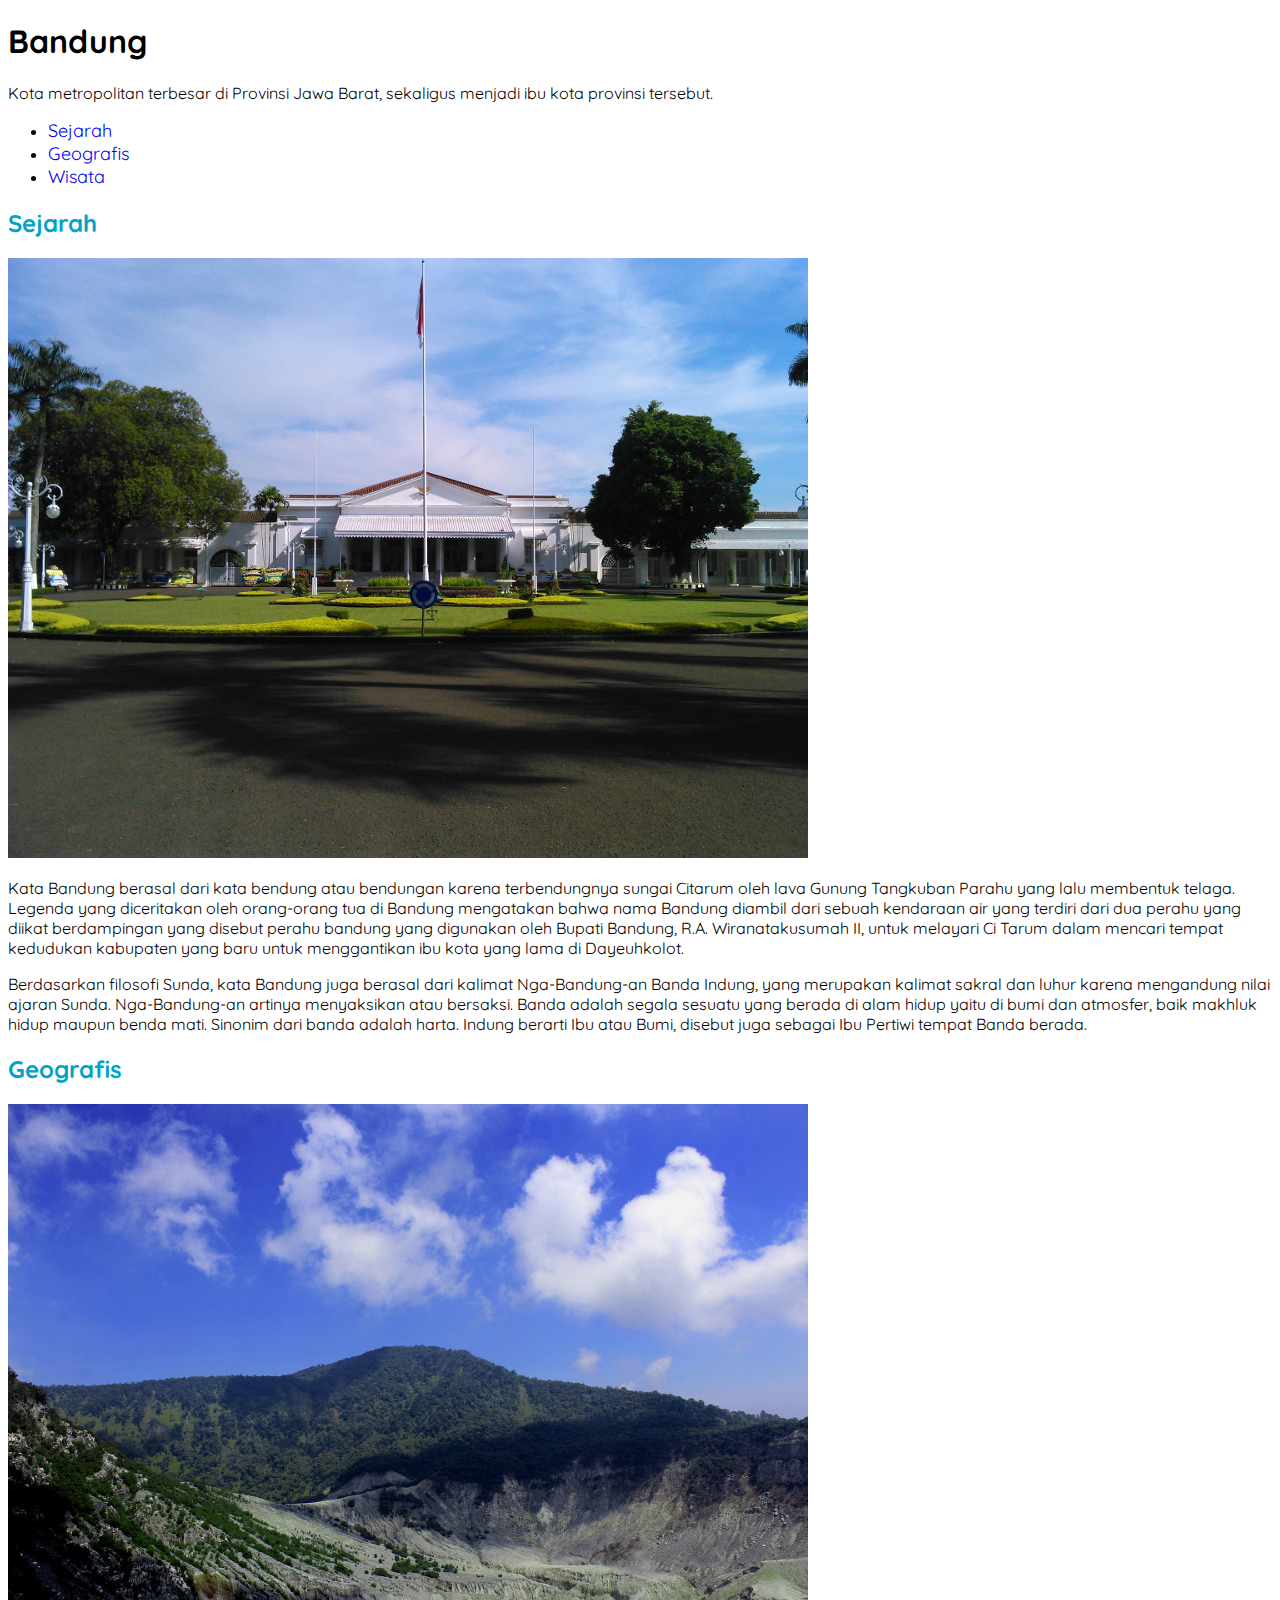
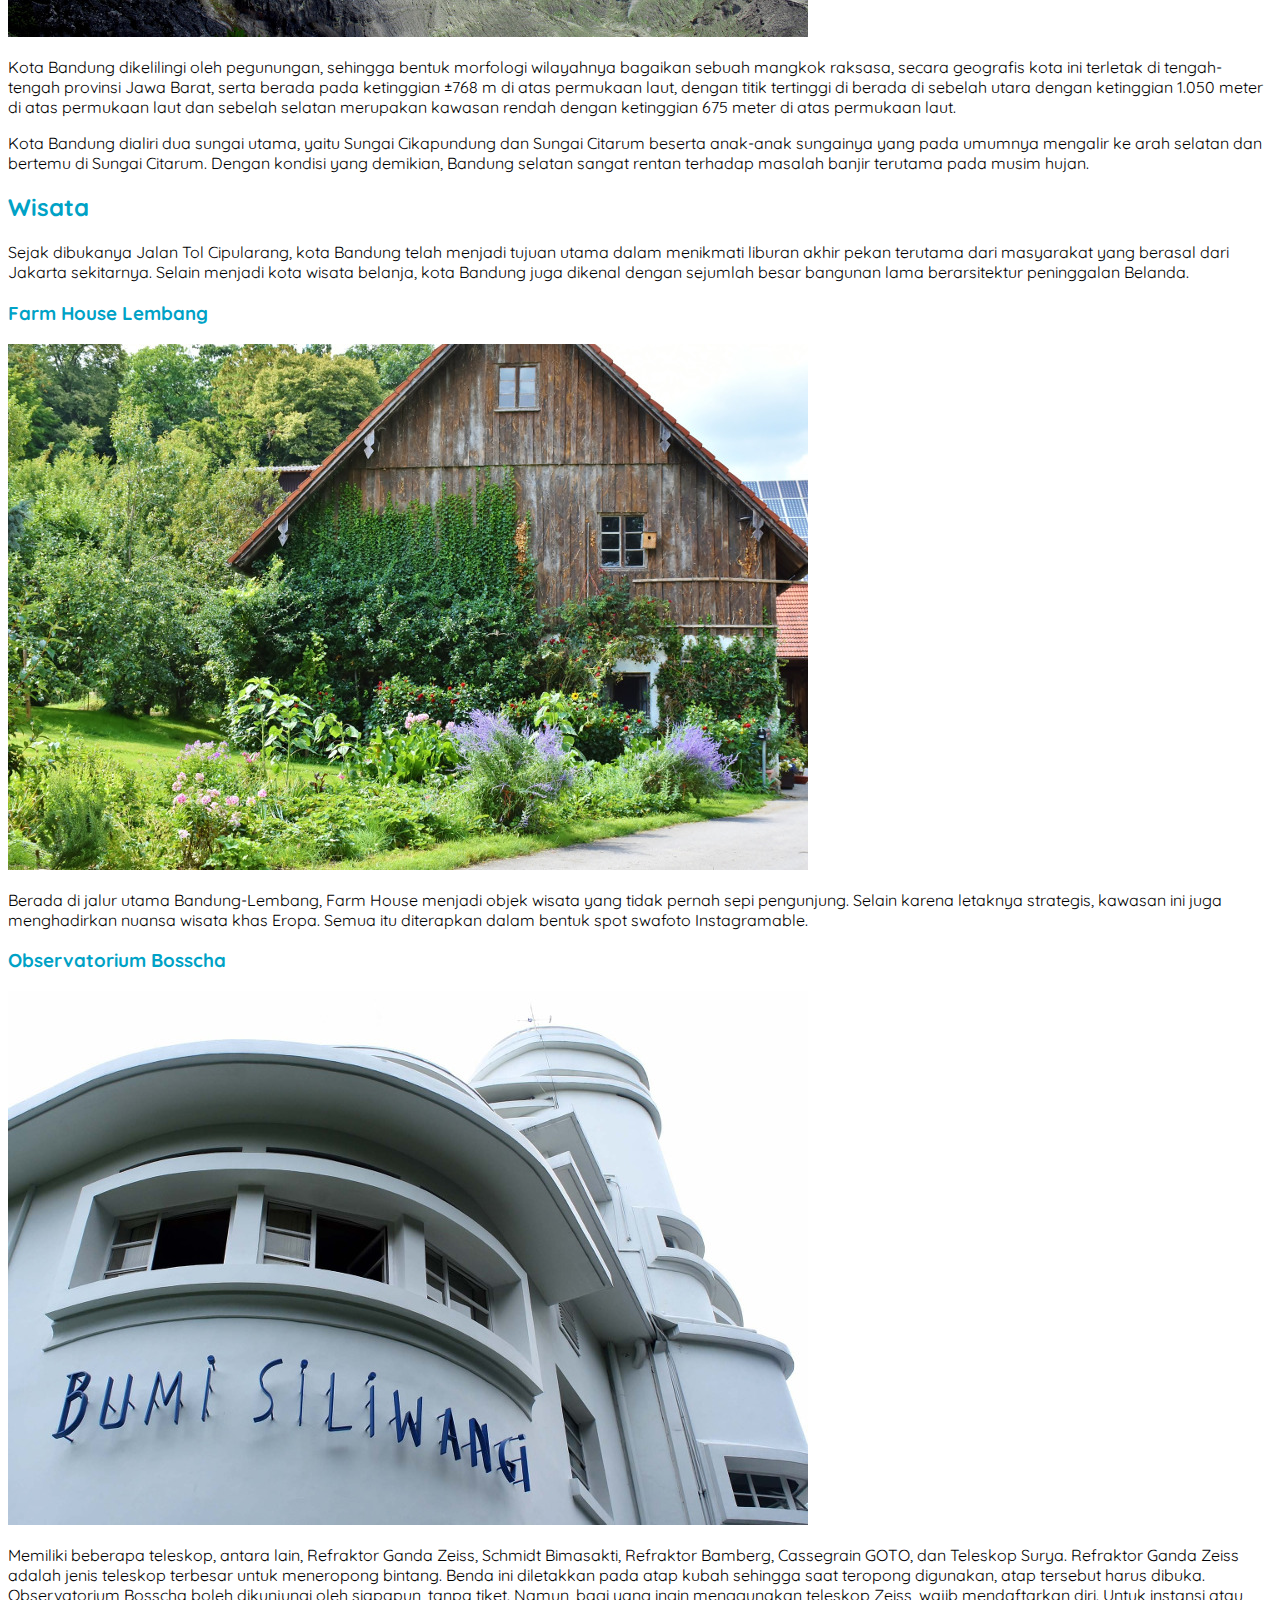
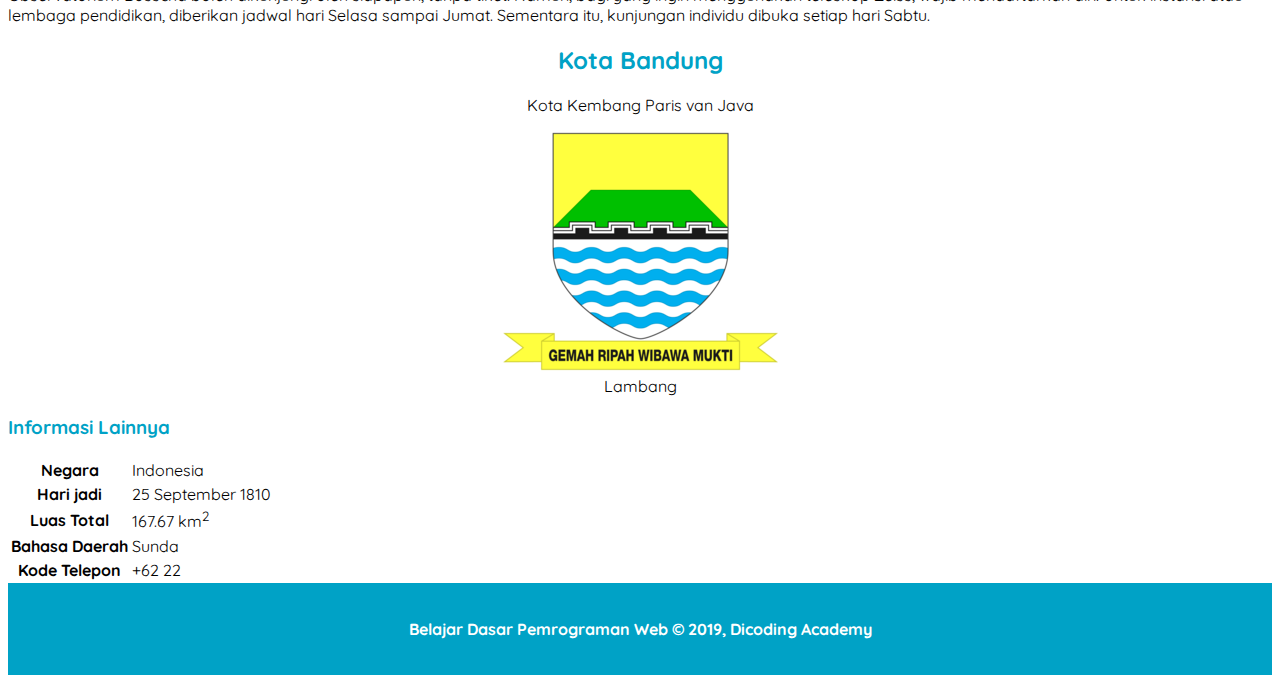
==== Latihan/index.html @ 1e519870 "Add files via upload" ====
<!DOCTYPE html>
<html>
  <head>
    <meta charset="utf-8" />
    <title>Halaman Profil Bandung</title>
    <link rel="stylesheet" href="assets/styles/style.css">

    <!-- ambil link dari google font -->
    <link rel="preconnect" href="https://fonts.googleapis.com">
    <link rel="preconnect" href="https://fonts.gstatic.com" crossorigin>
    <link href="https://fonts.googleapis.com/css2?family=Quicksand:wght@300..700&display=swap" rel="stylesheet">
  </head>

  <body>
  <header>
    <h1>Bandung</h1>
    <p>
      Kota metropolitan terbesar di Provinsi Jawa Barat, sekaligus menjadi ibu kota provinsi
      tersebut.
    </p>

  <nav>
    <ul>
      <li>
        <a href="#sejarah">Sejarah</a>
      </li>
      <li>
        <a href="#geografis">Geografis</a>
      </li>
      <li>
        <a href="#wisata">Wisata</a>
      </li>
    </ul>
  </nav>
  </header>


  <main>
    <div id="content">
      <article id="sejarah">
        <h2 id="#">Sejarah</h2>
        <img src="assets/image/history.jpg" alt="Sejarah" />
        <p>
          Kata Bandung berasal dari kata bendung atau bendungan karena terbendungnya sungai Citarum oleh
          lava Gunung Tangkuban Parahu yang lalu membentuk telaga. Legenda yang diceritakan oleh
          orang-orang tua di Bandung mengatakan bahwa nama Bandung diambil dari sebuah kendaraan air
          yang terdiri dari dua perahu yang diikat berdampingan yang disebut perahu bandung yang
          digunakan oleh Bupati Bandung, R.A. Wiranatakusumah II, untuk melayari Ci Tarum dalam mencari
          tempat kedudukan kabupaten yang baru untuk menggantikan ibu kota yang lama di Dayeuhkolot.
        </p>

        <p>
          Berdasarkan filosofi Sunda, kata Bandung juga berasal dari kalimat Nga-Bandung-an Banda
          Indung, yang merupakan kalimat sakral dan luhur karena mengandung nilai ajaran Sunda.
          Nga-Bandung-an artinya menyaksikan atau bersaksi. Banda adalah segala sesuatu yang berada di
          alam hidup yaitu di bumi dan atmosfer, baik makhluk hidup maupun benda mati. Sinonim dari
          banda adalah harta. Indung berarti Ibu atau Bumi, disebut juga sebagai Ibu Pertiwi tempat
          Banda berada.
        </p>
      </article>

      <article id="geografis">
        <h2 id="#">Geografis</h2>
        <img src="assets/image/geografis.jpg" alt="Geografis" />
        <p>
          Kota Bandung dikelilingi oleh pegunungan, sehingga bentuk morfologi wilayahnya bagaikan sebuah
          mangkok raksasa, secara geografis kota ini terletak di tengah-tengah provinsi Jawa Barat,
          serta berada pada ketinggian ±768 m di atas permukaan laut, dengan titik tertinggi di berada
          di sebelah utara dengan ketinggian 1.050 meter di atas permukaan laut dan sebelah selatan
          merupakan kawasan rendah dengan ketinggian 675 meter di atas permukaan laut.
        </p>

        <p>
          Kota Bandung dialiri dua sungai utama, yaitu Sungai Cikapundung dan Sungai Citarum beserta
          anak-anak sungainya yang pada umumnya mengalir ke arah selatan dan bertemu di Sungai Citarum.
          Dengan kondisi yang demikian, Bandung selatan sangat rentan terhadap masalah banjir terutama
          pada musim hujan.
        </p>
      </article>

      <article id="wisata">
        <h2 id="#">Wisata</h2>
        <p>
          Sejak dibukanya Jalan Tol Cipularang, kota Bandung telah menjadi tujuan utama dalam menikmati
          liburan akhir pekan terutama dari masyarakat yang berasal dari Jakarta sekitarnya. Selain
          menjadi kota wisata belanja, kota Bandung juga dikenal dengan sejumlah besar bangunan lama
          berarsitektur peninggalan Belanda.
        </p>

        <section>
          <h3>Farm House Lembang</h3>
          <img src="assets/image/farm-house.jpg" alt="Farm house" />
          <p>
            Berada di jalur utama Bandung-Lembang, Farm House menjadi objek wisata yang tidak pernah sepi
            pengunjung. Selain karena letaknya strategis, kawasan ini juga menghadirkan nuansa wisata khas
            Eropa. Semua itu diterapkan dalam bentuk spot swafoto Instagramable.
          </p>
        </section>

        <section>
          <h3>Observatorium Bosscha</h3>
          <img src="assets/image/bosscha.jpg" alt="Bosscha" />
          <p>
            Memiliki beberapa teleskop, antara lain, Refraktor Ganda Zeiss, Schmidt Bimasakti, Refraktor
            Bamberg, Cassegrain GOTO, dan Teleskop Surya. Refraktor Ganda Zeiss adalah jenis teleskop
            terbesar untuk meneropong bintang. Benda ini diletakkan pada atap kubah sehingga saat teropong
            digunakan, atap tersebut harus dibuka. Observatorium Bosscha boleh dikunjungi oleh siapapun,
            tanpa tiket. Namun, bagi yang ingin menggunakan teleskop Zeiss, wajib mendaftarkan diri. Untuk
            instansi atau lembaga pendidikan, diberikan jadwal hari Selasa sampai Jumat. Sementara itu,
            kunjungan individu dibuka setiap hari Sabtu.
          </p>
        </section>
      </article>
    </div>

    <aside>
      <article class="profile">
        <header>
          <h2>Kota Bandung</h2>
          <p>Kota Kembang Paris van Java</p>
          <figure>
            <img src="assets/image/bandung-badge.png">
            <figcaption>Lambang</figcaption>
          </figure>
        </header>

        <section>
          <h3>Informasi Lainnya</h3>
          <table>
            <tr>
              <th>Negara</th>
              <td>Indonesia</td>
            </tr>
            <tr>
              <th>Hari jadi</th>
              <td>25 September 1810</td>
            </tr>
            <tr>
              <th>Luas Total</th>
              <td>167.67 km<sup>2</sup></td>
            </tr>
            <tr>
              <th>Bahasa Daerah</th>
              <td>Sunda</td>
            </tr>
            <tr>
              <th>Kode Telepon</th>
              <td>+62 22</td>
            </tr>
          </table>
        </section>
      
      </article>
    </aside>
  </main>    
  
  <footer>  
    <p>Belajar Dasar Pemrograman Web &#169; 2019, Dicoding Academy</p>
  </footer>
  </body>
</html>
---- Latihan/assets/styles/style.css ----
body {
    font-family: "Quicksand", sans-serif;
}

h2, h3 {
    color: #00a2c6;
}

footer {
    padding: 20px;
    color: white;
    background-color: #00a2c6;
    text-align: center;
    font-weight: bold;
}

nav a {
    font-size: 18px;
    font-weight: 400;
    text-decoration: none;
}

nav a:hover {
    font-weight: bold;
}

.profile header {
    text-align: center;
}
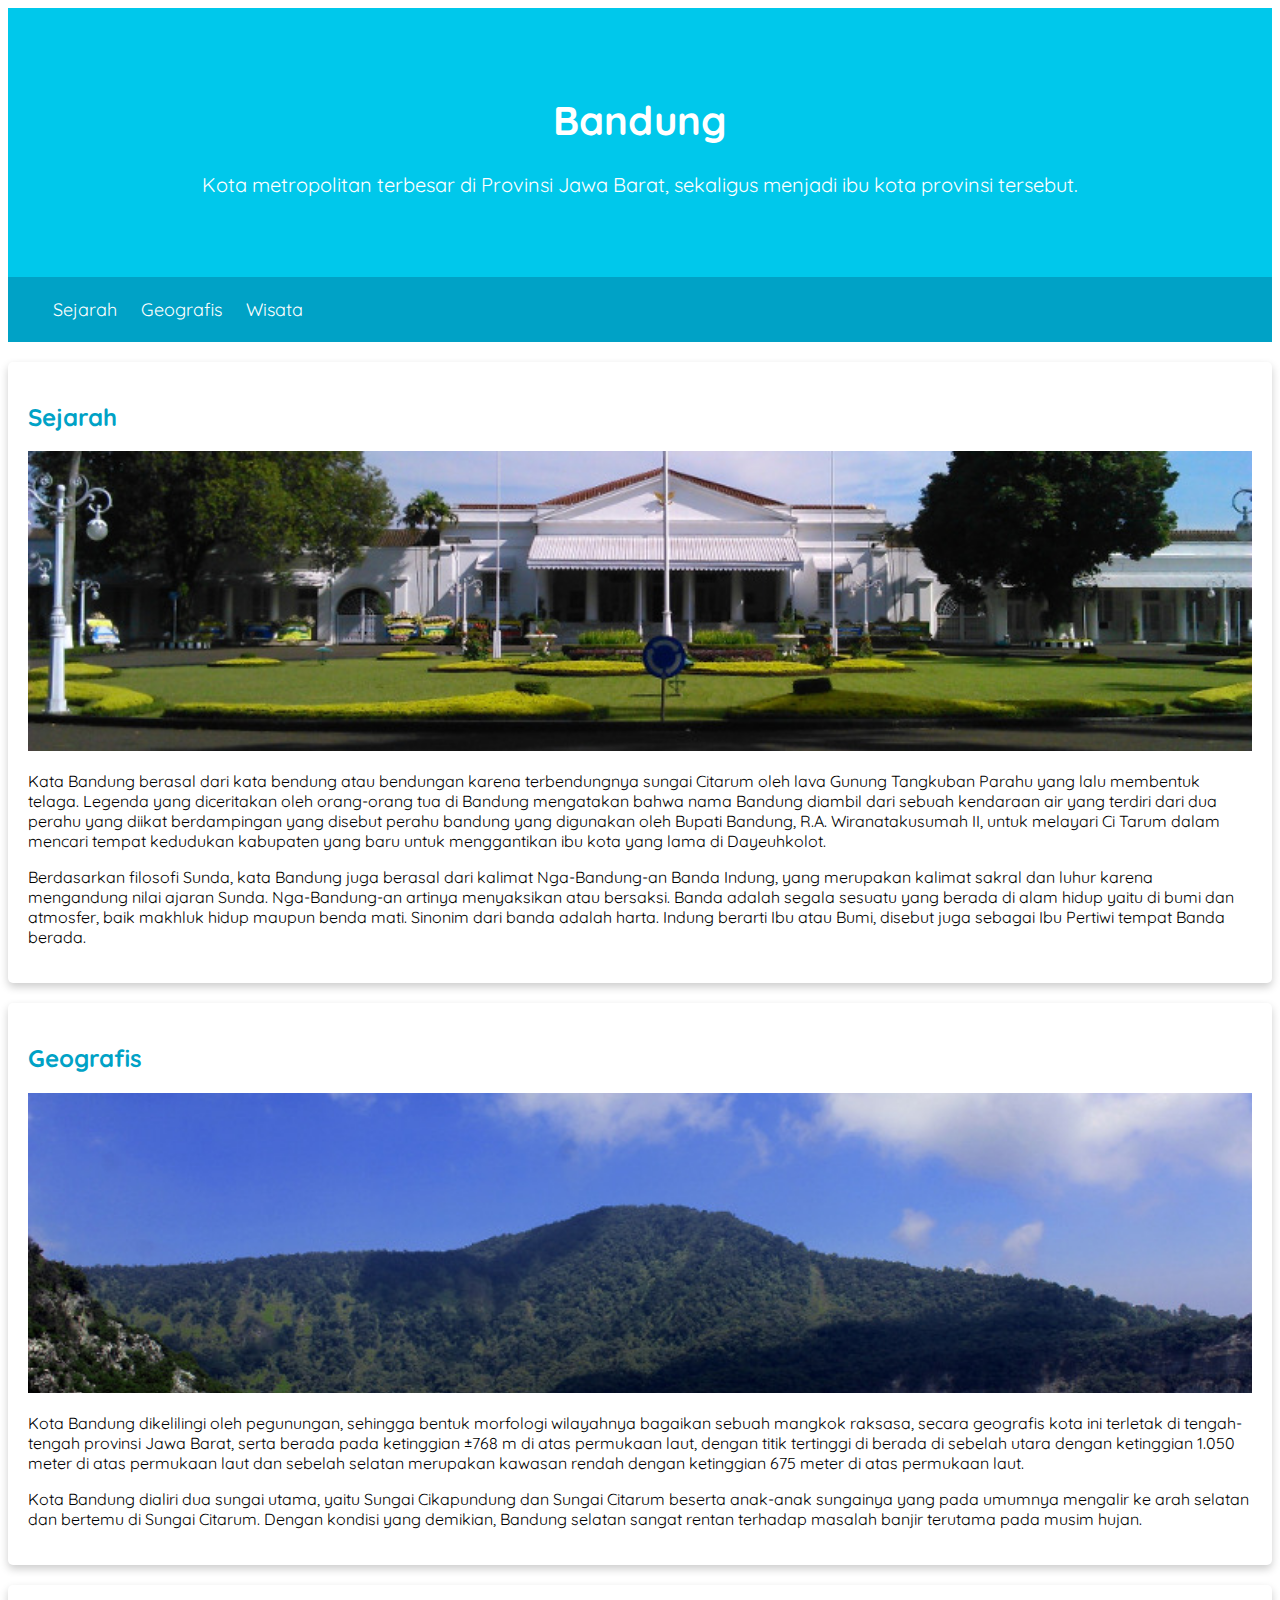
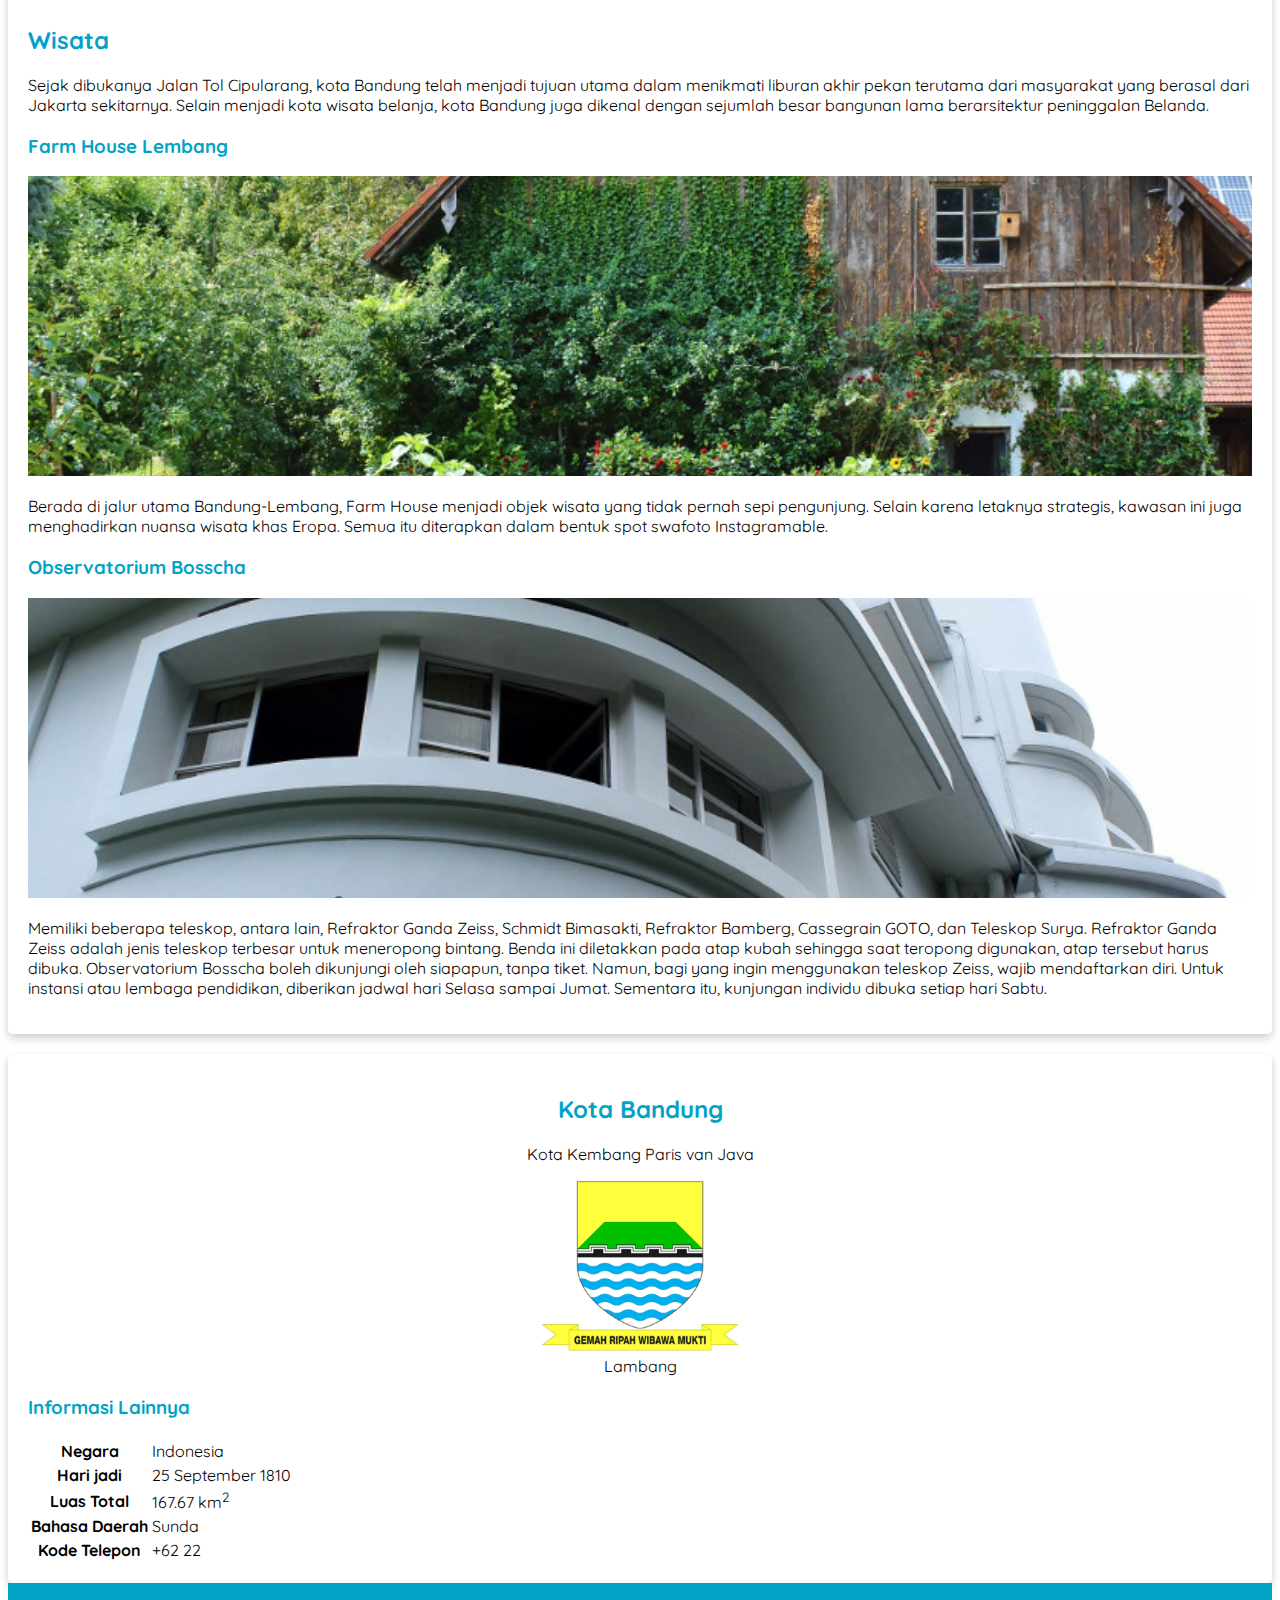
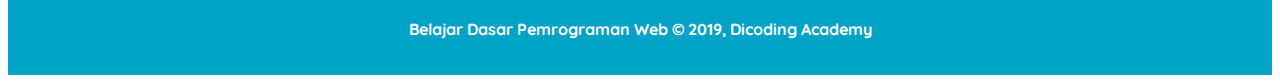
==== commit 54ab98a4: "Add files via upload" ====
--- a/Latihan/index.html
+++ b/Latihan/index.html
@@ -13,11 +13,13 @@
 
   <body>
   <header>
-    <h1>Bandung</h1>
-    <p>
+    <div class="jumbotron">
+      <h1>Bandung</h1>
+      <p>
       Kota metropolitan terbesar di Provinsi Jawa Barat, sekaligus menjadi ibu kota provinsi
       tersebut.
-    </p>
+      </p>
+    </div>
 
   <nav>
     <ul>
@@ -37,9 +39,9 @@
 
   <main>
     <div id="content">
-      <article id="sejarah">
+      <article id="sejarah" class="card">
         <h2 id="#">Sejarah</h2>
-        <img src="assets/image/history.jpg" alt="Sejarah" />
+        <img src="assets/image/history.jpg" alt="Sejarah" class="featured-image" />
         <p>
           Kata Bandung berasal dari kata bendung atau bendungan karena terbendungnya sungai Citarum oleh
           lava Gunung Tangkuban Parahu yang lalu membentuk telaga. Legenda yang diceritakan oleh
@@ -59,9 +61,9 @@
         </p>
       </article>
 
-      <article id="geografis">
+      <article id="geografis" class="card">
         <h2 id="#">Geografis</h2>
-        <img src="assets/image/geografis.jpg" alt="Geografis" />
+        <img src="assets/image/geografis.jpg" alt="Geografis" class="featured-image" />
         <p>
           Kota Bandung dikelilingi oleh pegunungan, sehingga bentuk morfologi wilayahnya bagaikan sebuah
           mangkok raksasa, secara geografis kota ini terletak di tengah-tengah provinsi Jawa Barat,
@@ -78,7 +80,7 @@
         </p>
       </article>
 
-      <article id="wisata">
+      <article id="wisata" class="card">
         <h2 id="#">Wisata</h2>
         <p>
           Sejak dibukanya Jalan Tol Cipularang, kota Bandung telah menjadi tujuan utama dalam menikmati
@@ -89,7 +91,7 @@
 
         <section>
           <h3>Farm House Lembang</h3>
-          <img src="assets/image/farm-house.jpg" alt="Farm house" />
+          <img src="assets/image/farm-house.jpg" alt="Farm house" class="featured-image"/>
           <p>
             Berada di jalur utama Bandung-Lembang, Farm House menjadi objek wisata yang tidak pernah sepi
             pengunjung. Selain karena letaknya strategis, kawasan ini juga menghadirkan nuansa wisata khas
@@ -99,7 +101,7 @@
 
         <section>
           <h3>Observatorium Bosscha</h3>
-          <img src="assets/image/bosscha.jpg" alt="Bosscha" />
+          <img src="assets/image/bosscha.jpg" alt="Bosscha" class="featured-image"/>
           <p>
             Memiliki beberapa teleskop, antara lain, Refraktor Ganda Zeiss, Schmidt Bimasakti, Refraktor
             Bamberg, Cassegrain GOTO, dan Teleskop Surya. Refraktor Ganda Zeiss adalah jenis teleskop
@@ -114,7 +116,7 @@
     </div>
 
     <aside>
-      <article class="profile">
+      <article class="profile card">
         <header>
           <h2>Kota Bandung</h2>
           <p>Kota Kembang Paris van Java</p>
--- a/Latihan/assets/styles/style.css
+++ b/Latihan/assets/styles/style.css
@@ -18,6 +18,7 @@
     font-size: 18px;
     font-weight: 400;
     text-decoration: none;
+    color: white;
 }
 
 nav a:hover {
@@ -26,4 +27,42 @@
 
 .profile header {
     text-align: center;
-}+}
+
+.featured-image {
+    width: 100%;
+    max-height: 300px;
+    object-fit: cover;
+    object-position: center;
+}
+
+.profile img {
+    width: 200px;
+}
+
+.card {
+    box-shadow: 0 4px 8px 0 rgba(0, 0, 0, 0.2);
+    border-radius: 5px;
+
+    padding: 20px;
+    margin-top: 20px;
+}
+
+.jumbotron {
+    font-size: 20px;
+    padding: 60px;
+    background-color: #00c8eb;
+    text-align: center;
+    color: white;
+}
+
+nav li {
+    display: inline;
+    list-style-type: none;
+    margin-right: 20px;
+}
+
+nav {
+    background-color: #00a2c6;
+    padding: 5px;
+ }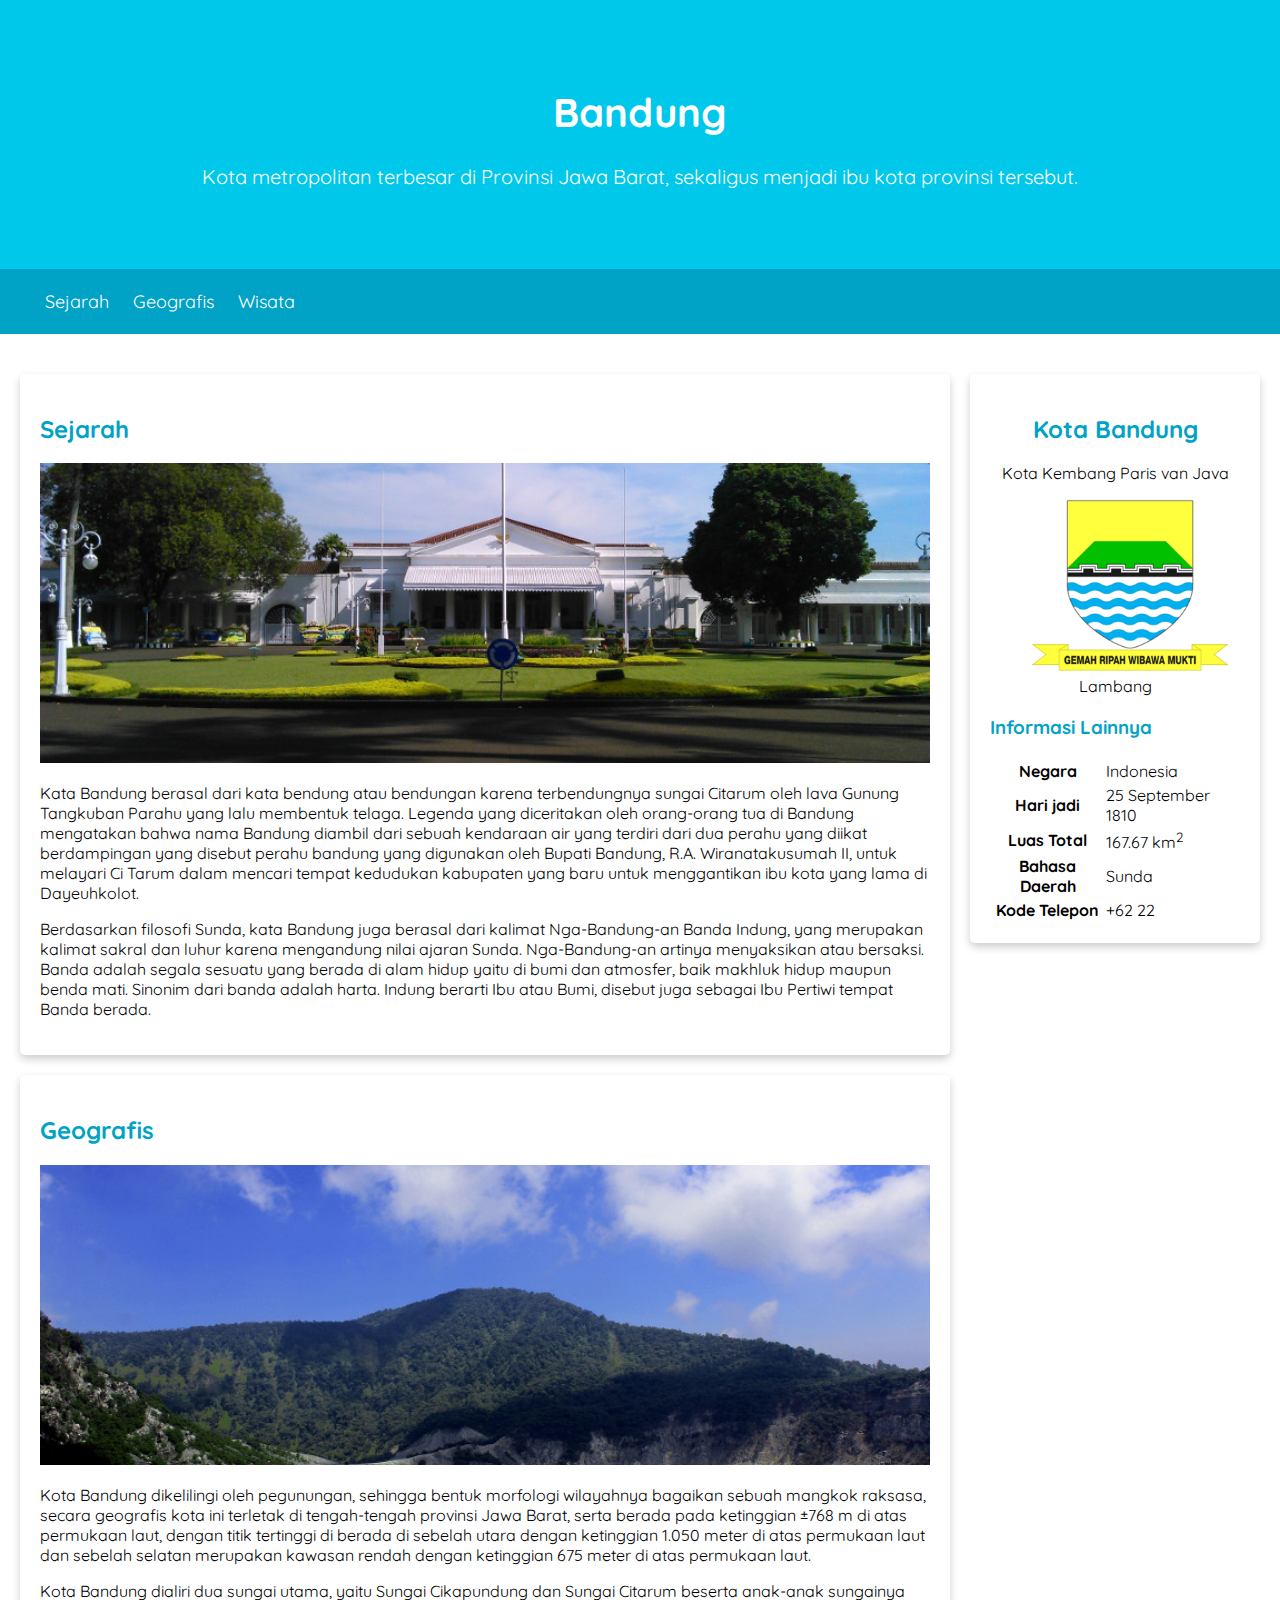
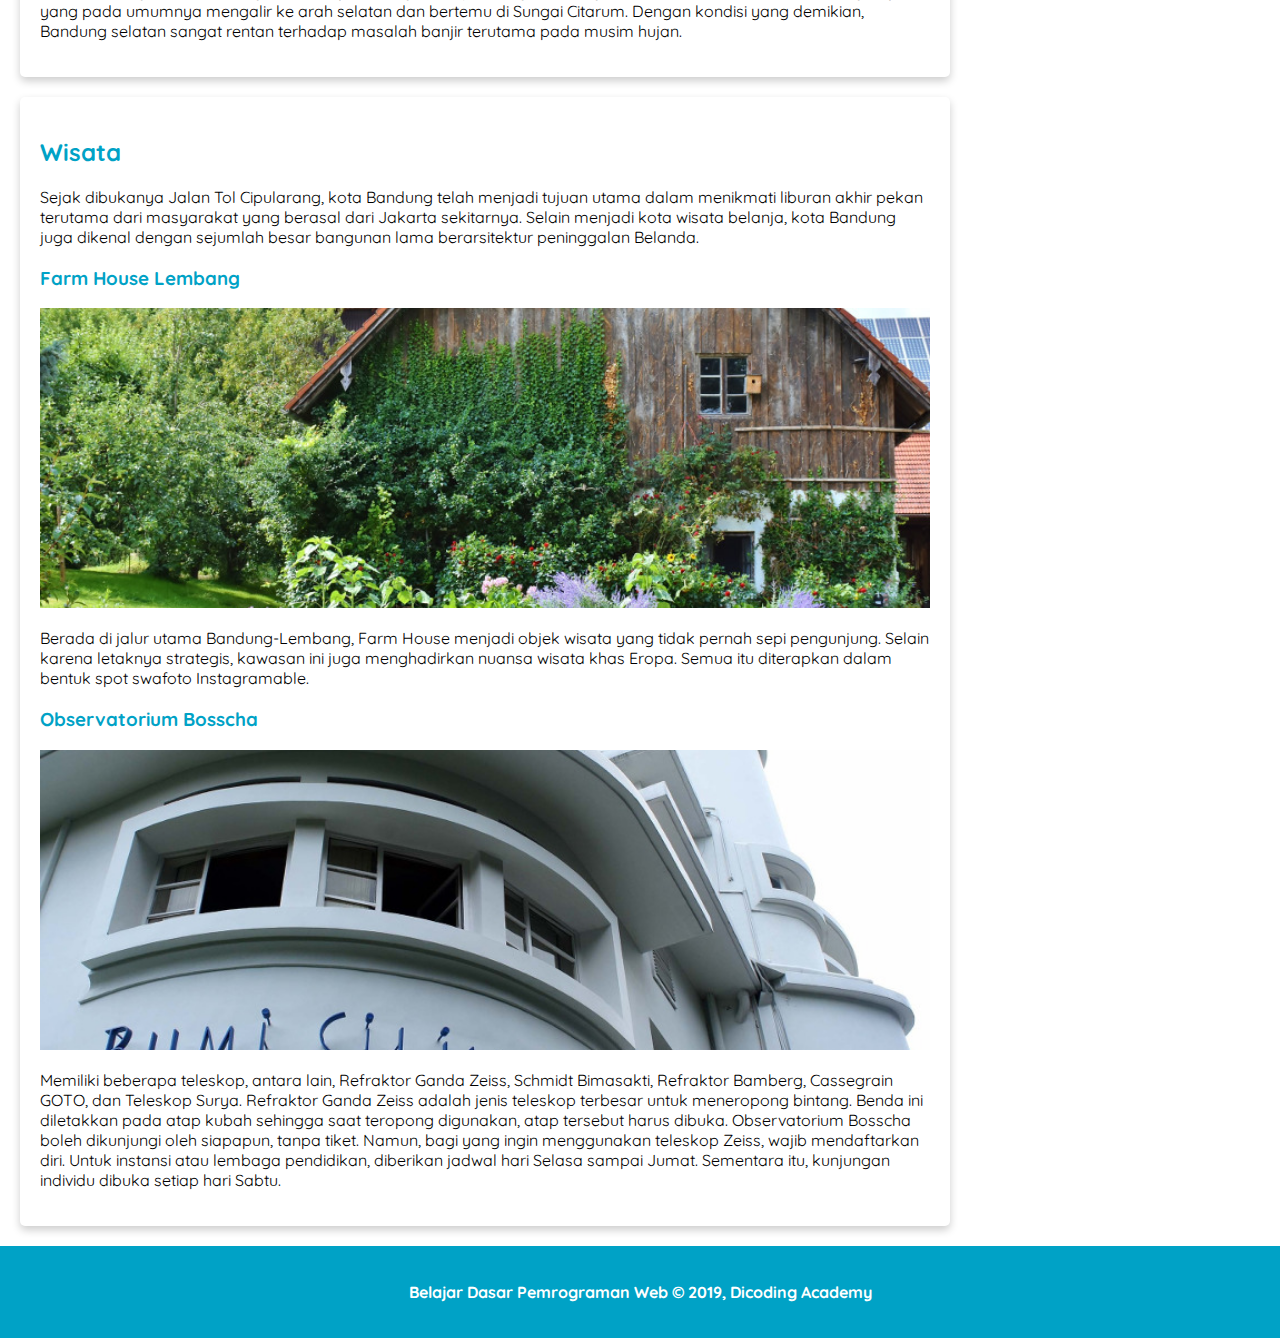
==== commit bc57a5c3: "Add files via upload" ====
--- a/Latihan/index.html
+++ b/Latihan/index.html
@@ -2,6 +2,7 @@
 <html>
   <head>
     <meta charset="utf-8" />
+    <meta name="viewport" content="width=device-width, initial-scale=1.0">
     <title>Halaman Profil Bandung</title>
     <link rel="stylesheet" href="assets/styles/style.css">
 
--- a/Latihan/assets/styles/style.css
+++ b/Latihan/assets/styles/style.css
@@ -1,5 +1,12 @@
+* {
+    box-sizing: border-box;
+}
+
 body {
     font-family: "Quicksand", sans-serif;
+
+    margin: 0;
+    padding: 0;
 }
 
 h2, h3 {
@@ -65,4 +72,33 @@
 nav {
     background-color: #00a2c6;
     padding: 5px;
+    position: sticky;
+    top: 0;
+ }
+
+ main {
+    padding: 20px;
+    overflow: auto;
+ }
+
+ #content {
+    float: left;
+    width: 75%;
+ }
+
+ aside {
+    float: right;
+    width: 25%;
+    padding-left: 20px;
+ }
+
+ header {
+    display: inline;
+ }
+
+ @media  screen and (max-width: 1000px) {
+    #content, aside {
+        width: 100%;
+        padding: 0;
+    }
  }